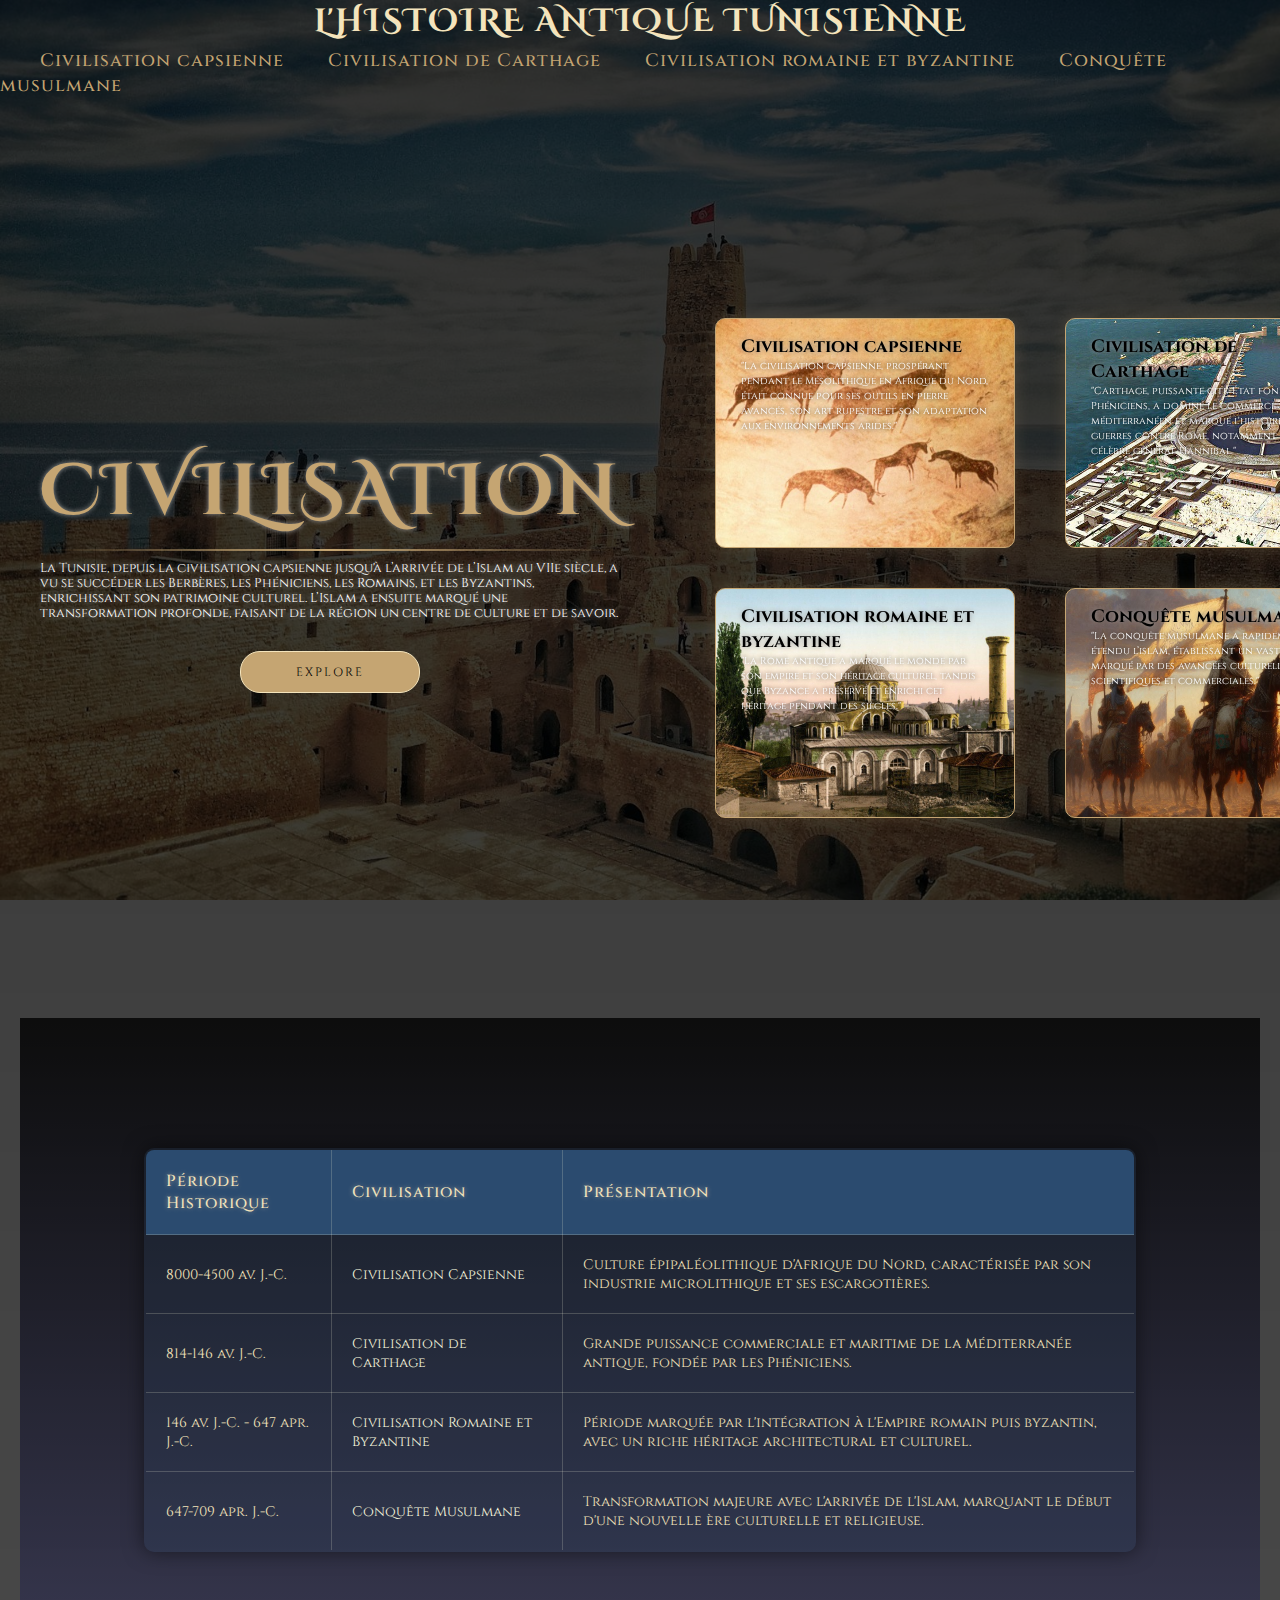
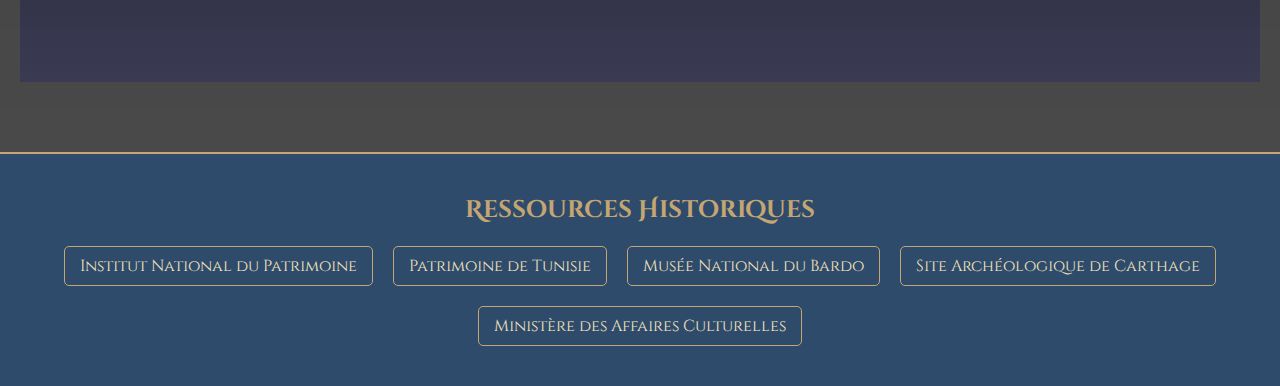
==== index.html @ 1155d36f "add images" ====
<!DOCTYPE html>
<html lang="en">
<head>
    <meta charset="UTF-8">
    <meta name="viewport" content="width=device-width, initial-scale=1.0">
    <title>L'histoire antique Tunisienne</title>
    <link rel="icon" type="image/x-icon" href="image/tunisia.png">
    <link href="https://fonts.googleapis.com/css2?family=Cinzel:wght@400;700&family=Cinzel+Decorative:wght@700&display=swap" rel="stylesheet">
    <link rel="stylesheet" href="style.css">

</head>
<body>
    <header>
        <a href="image/tunisianlogo.png" class="logo">L'histoire antique Tunisienne</a>
        <nav class="navbar"> 
            <a href="#">Civilisation capsienne</a>
            <a href="#">Civilisation de Carthage</a>
            <a href="#">Civilisation romaine et byzantine</a>
            <a href="#">Conquête musulmane</a>
        </nav>
    </header>

    <main class="container">
        <section class="row">
            <div class="col">
                <h1 >Civilisation</h1>
                <p>
                    La Tunisie, depuis la civilisation capsienne jusqu'à l’arrivée de l’Islam au VIIe siècle, a vu se succéder les Berbères, les Phéniciens, les Romains, et les Byzantins, enrichissant son patrimoine culturel. L’Islam a ensuite marqué une transformation profonde, faisant de la région un centre de culture et de savoir.</p>
                <button type="button"href="#history-table">explore</button>
            </div>
            <div class="col1">
                <div class="card card1">
                    <h5>Civilisation capsienne</h5>
                    <p>"La civilisation capsienne, prospérant pendant le Mésolithique en Afrique du Nord, était connue pour ses outils en pierre avancés, son art rupestre et son adaptation aux environnements arides."</p>
                </div>
                <div class="card card2">
                    <h5>Civilisation de Carthage</h5>
                    <p>
                        "Carthage, puissante cité-État fondée par les Phéniciens, a dominé le commerce méditerranéen et marqué l'histoire par ses guerres contre Rome, notamment sous le célèbre général Hannibal."</p>
                </div>
                <div class="card card3">
                    <h5>Civilisation romaine et byzantine</h5>
                    <p>"La Rome antique a marqué le monde par son empire et son héritage culturel, tandis que Byzance a préservé et enrichi cet héritage pendant des siècles."</p>
                </div>
                <div class="card card4">
                    <h5>Conquête musulmane</h5>
                    <p>"La conquête musulmane a rapidement étendu l’islam, établissant un vaste empire marqué par des avancées culturelles, scientifiques et commerciales."</p>
                </div>
            </div>
        </section>

        <section class="history-section">
            <table class="history-table" id="history-table">
                <tr>
                    <th>Période Historique</th>
                    <th>Civilisation</th>
                    <th>Présentation</th>
                </tr>
                <tr>
                    <td>8000-4500 av. J.-C.</td>
                    <td><a href="capsien.html">Civilisation Capsienne</a></td>
                    <td>Culture épipaléolithique d'Afrique du Nord, caractérisée par son industrie microlithique et ses escargotières.</td>
                </tr>
                <tr>
                    <td>814-146 av. J.-C.</td>
                    <td><a href="carthage.html">Civilisation de Carthage</a></td>
                    <td>Grande puissance commerciale et maritime de la Méditerranée antique, fondée par les Phéniciens.</td>
                </tr>
                <tr>
                    <td>146 av. J.-C. - 647 apr. J.-C.</td>
                    <td><a href="romaine-byzantine.html">Civilisation Romaine et Byzantine</a></td>
                    <td>Période marquée par l'intégration à l'Empire romain puis byzantin, avec un riche héritage architectural et culturel.</td>
                </tr>
                <tr>
                    <td>647-709 apr. J.-C.</td>
                    <td><a href="islam.html">Conquête Musulmane</a></td>
                    <td>Transformation majeure avec l'arrivée de l'Islam, marquant le début d'une nouvelle ère culturelle et religieuse.</td>
                </tr>
            </table>
        </section>
    </main>
    <footer class="footer">
        <div class="footer-content" >
            <h3>Ressources Historiques</h3>
            <div class="footer-links">
                <a href="http://www.inp.rnrt.tn/" target="_blank">Institut National du Patrimoine</a>
                <a href="https://www.patrimoinedetunisie.com.tn/" target="_blank">Patrimoine de Tunisie</a>
                <a href="https://www.musee-bardo.tn/" target="_blank">Musée National du Bardo</a>
                <a href="https://www.carthage.tn/" target="_blank">Site Archéologique de Carthage</a>
                <a href="http://www.culture.gov.tn/" target="_blank">Ministère des Affaires Culturelles</a>
            </div>
        </div>
    </footer>
</body>
</html>
---- style.css ----
html {
    margin: 0;
    padding: 0;
    box-sizing: border-box;
    scroll-behavior: smooth;
}
 *{
    margin: 0;
    padding: 0;
    box-sizing: border-box;
}

:root {
    --parchment: #F4E4BC;
    --aged-gold: #C5A572;
    --ancient-red: #8B4513;
    --worn-blue: #2B4B6F;
}

body {
    background: 
        linear-gradient(to bottom, rgba(0, 0, 0, 0.8), rgba(0, 0, 0, 0.7)),
        url('image/Monastir-tunisia.jpg') no-repeat center center fixed;
    background-size: cover;
    min-height: 100vh;
    font-family: 'Cinzel', serif;
}

headerclass {
    position: fixed;
    top: 0;
    left: 0;
    width: 100%;
    padding: 20px 50px;
     background-color: rgb(0, 2, 128);
    display: flex;
    justify-content: space-between;
    align-items: center;
    z-index: 100;
}

.logo {
    display: flex;
    justify-content: center;
    font-size: 32px;
    color: var(--parchment);
    text-decoration: none;
    font-weight: 700;
    padding-bottom: 5px;
    font-family: 'Cinzel Decorative', cursive;
    text-transform: uppercase;
    letter-spacing: 2px;
}

.navbar a {
    font-size: 18px;
    color: var(--aged-gold);
    font-weight: 500;
    text-decoration: none;
    margin-left: 40px;
    position:relative;
    font-family: 'Cinzel', serif;
    letter-spacing: 1px;
}   

.navbar a::before {
    content: '';
    position: absolute;
    left: 0;
    bottom: -2px;
    width: 0;
    height: 2px;
    background: beige;
}

.navbar a:hover::before {
    width: 100%;
    transition: width 0.3s ease;
}
.row{
    min-height: 100vh;
    padding: 80px 0;
    align-items: center;
    display: flex;
    height: 88%;
    font-size: 18px ;

}   
.col {
    padding: 0 40px;
    flex-direction: column;
    display: flex;
    flex-basis: 100%;
    justify-content: center;
    align-items: center;
    padding-left: 20px;    
}

.col1 {
    display: grid;
    grid-template-columns: repeat(2, 1fr);
    gap: 20px;
    padding: 0 40px;
}

h1{
    font-size: 4.5rem;
    margin-bottom: 20px;
    color: var(--aged-gold);
    padding-right: auto;
    text-shadow: 0 0 5px #999;
    font-family: 'Cinzel Decorative', cursive;
    text-transform: uppercase;
    letter-spacing: 3px;
    position: relative;
}

h1::after {
    content: '';
    position: absolute;
    bottom: -10px;
    left: 0;
    width: 100%;
    height: 2px;
    background: linear-gradient(90deg, transparent, var(--aged-gold), transparent);
}

p{
    color: #fff;
    font-size: 13px;
    line-height: 15px;
    
    text-shadow: 0 0 5px #999;
}
button{
    width: 180px;
    color: #000;
    font-size: 12px;
    padding: 12px 0;
    background: var(--aged-gold);
    border: 1px solid var(--parchment);
    border-radius: 20px;
    outline: none;
    margin-top: 30px;
    font-family: 'Cinzel', serif;
    text-transform: uppercase;
    letter-spacing: 2px;
    transition: all 0.3s ease;
}

button:hover {
    background: var(--worn-blue);
    color: var(--parchment);
}

.card{
    height: 250px;
    margin: 0;
    background-color: rgba(0, 2, 128, 0.1);
    backdrop-filter: blur(5px);
    border: 1px solid var(--aged-gold);
    width: 300px;
    height: 230px;display: block;
    display: inline-block;
    border-radius: 10px;
    padding: 15px 25px;
    box-sizing: border-box;
    cursor: pointer;
    margin: 10px 15px;
    align-items: center;
    background-position: center;
    background-size: cover;
    transition: transform 0.5s;
    box-shadow: 0 0 15px rgba(197, 165, 114, 0.2);
}
.card1{
    background-image: url(image/capsa.jpg);
}
.card2{
    background-image: url(image/carthage.jpg);
}.card3{
    background-image: url(image/byzance.jpg);
}.card4{
    background-image: url(image/islam.jpg);
}
.card:hover{
    transform:translateY(-10px)
}
h5{
    color:#000;
    text-shadow: 0 0 5px #999;
    font-size: large;
}
.card p {
    text-shadow: 0 0 5px #000;
    font-size: 10px;
}
@media (max-width: 768px) {
    .row {
        padding: 40px 0;
        flex-direction: column;
    }
    .col {
        flex-basis: 100%;
    }
    .col1 {
        grid-template-columns: 1fr;
    }
    h1 {
        font-size: 3rem;
    }
}

.history-section {
    padding: 80px 0;
    background: linear-gradient(to bottom, rgba(0, 0, 0, 0.8), rgba(0, 2, 128, 0.2));
}

.history-table {
    margin: 0 auto;
    max-width: 1200px;
    width: 80%;
    margin: 50px auto;
    border-collapse: collapse;
    background: rgba(43, 75, 111, 0.2);
    border: 2px solid var(--aged-gold);
    border-radius: 10px;
    overflow: hidden;
    box-shadow: 0 0 20px rgba(0, 0, 0, 0.5);
}

.history-table th,
.history-table td {
    padding: 20px;
    text-align: left;
    border: 1px solid rgba(245, 245, 220, 0.2);
    color: var(--parchment);
    font-size: 14px;
}

.history-table th {
    background: var(--worn-blue);
    color: var(--parchment);
    font-family: 'Cinzel', serif;
    letter-spacing: 1px;
    font-size: 16px;
    font-weight: 500;
    text-shadow: 0 0 5px #999;
}

.history-table tr:hover {
    background: rgba(245, 245, 220, 0.1);
    transition: all 0.3s ease;
}

.history-table a {
    color: beige;
    text-decoration: none;
    position: relative;
}

.history-table a::before {
    content: '';
    position: absolute;
    left: 0;
    bottom: -2px;
    width: 0;
    height: 1px;
    background: beige;
    transition: width 0.3s ease;
}

.history-table a:hover::before {
    width: 100%;
}

.container {
    max-width: 1400px;
    margin: 0 auto;
    padding: 20px;
}

.footer {
    background: rgba(43, 75, 111, 0.9);
    padding: 40px 0;
    border-top: 2px solid var(--aged-gold);
    margin-top: 50px;
}

.footer-content {
    max-width: 1200px;
    margin: 0 auto;
    padding: 0 20px;
}

.footer h3 {
    color: var(--aged-gold);
    font-family: 'Cinzel Decorative', cursive;
    margin-bottom: 20px;
    font-size: 1.5rem;
    text-align: center;
}

.footer-links {
    display: flex;
    justify-content: center;
    flex-wrap: wrap;
    gap: 20px;
}

.footer-links a {
    color: var(--parchment);
    text-decoration: none;
    padding: 8px 15px;
    border: 1px solid var(--aged-gold);
    border-radius: 5px;
    transition: all 0.3s ease;
    font-family: 'Cinzel', serif;
}

.footer-links a:hover {
    background: var(--aged-gold);
    color: #000;
    transform: translateY(-2px);
}
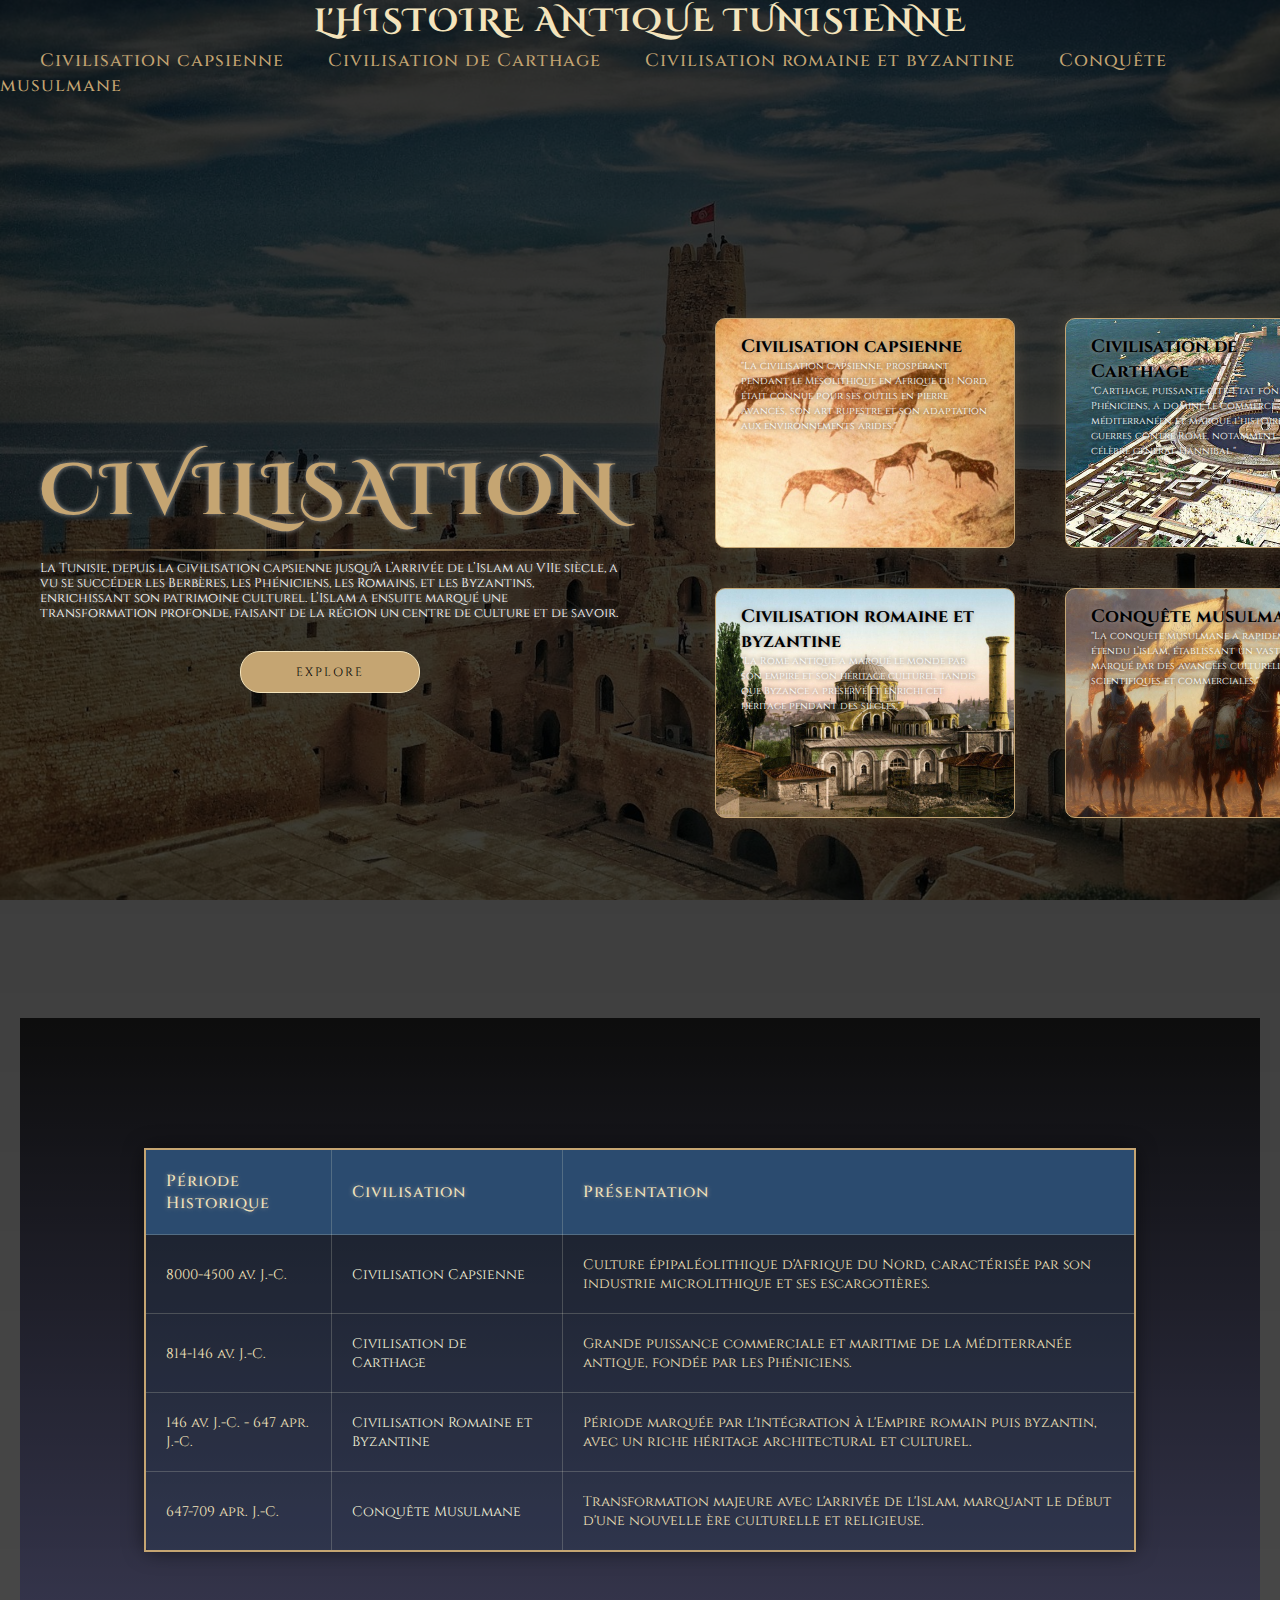
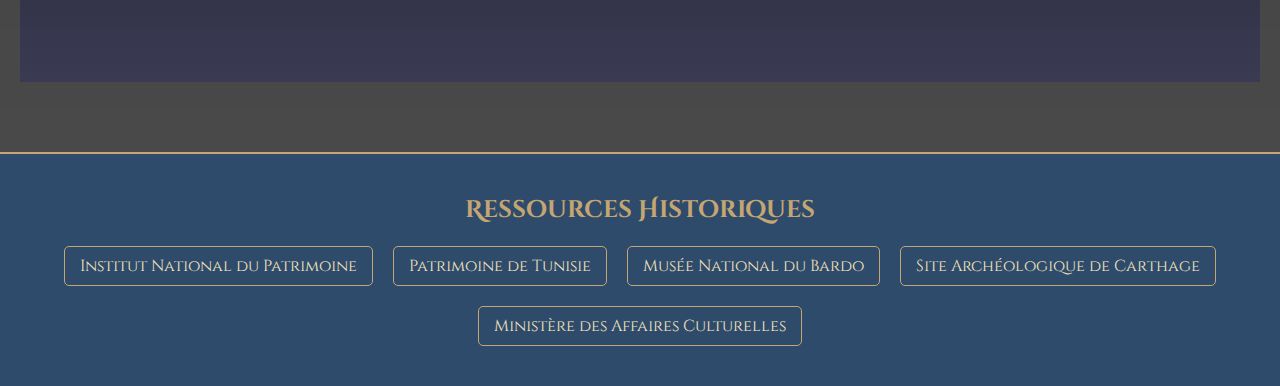
==== commit d575bfbb: "media query" ====
--- a/index.html
+++ b/index.html
@@ -11,12 +11,12 @@
 </head>
 <body>
     <header>
-        <a href="image/tunisianlogo.png" class="logo">L'histoire antique Tunisienne</a>
+        <a href="#" class="logo">L'histoire antique Tunisienne</a>
         <nav class="navbar"> 
-            <a href="#">Civilisation capsienne</a>
-            <a href="#">Civilisation de Carthage</a>
-            <a href="#">Civilisation romaine et byzantine</a>
-            <a href="#">Conquête musulmane</a>
+            <a href="capsienne.html">Civilisation capsienne</a>
+            <a href="carthage.html">Civilisation de Carthage</a>
+            <a href="romaine-byzantine.html">Civilisation romaine et byzantine</a>
+            <a href="musulmane.html">Conquête musulmane</a>
         </nav>
     </header>
 
--- a/style.css
+++ b/style.css
@@ -26,18 +26,6 @@
     font-family: 'Cinzel', serif;
 }
 
-headerclass {
-    position: fixed;
-    top: 0;
-    left: 0;
-    width: 100%;
-    padding: 20px 50px;
-     background-color: rgb(0, 2, 128);
-    display: flex;
-    justify-content: space-between;
-    align-items: center;
-    z-index: 100;
-}
 
 .logo {
     display: flex;
@@ -140,7 +128,6 @@
     background: var(--aged-gold);
     border: 1px solid var(--parchment);
     border-radius: 20px;
-    outline: none;
     margin-top: 30px;
     font-family: 'Cinzel', serif;
     text-transform: uppercase;
@@ -157,7 +144,6 @@
     height: 250px;
     margin: 0;
     background-color: rgba(0, 2, 128, 0.1);
-    backdrop-filter: blur(5px);
     border: 1px solid var(--aged-gold);
     width: 300px;
     height: 230px;display: block;
@@ -225,7 +211,6 @@
     background: rgba(43, 75, 111, 0.2);
     border: 2px solid var(--aged-gold);
     border-radius: 10px;
-    overflow: hidden;
     box-shadow: 0 0 20px rgba(0, 0, 0, 0.5);
 }
 
@@ -323,3 +308,70 @@
     color: #000;
     transform: translateY(-2px);
 }
+
+@media (max-width: 1200px) {
+  .col1 {
+    grid-template-columns: 1fr;
+  }
+}
+
+@media (max-width: 992px) {
+  .navbar {
+    flex-direction: column;
+    align-items: flex-start;
+  }
+  .navbar a {
+    margin-left: 0;
+    margin-bottom: 10px;
+  }
+  .row {
+    padding: 40px 0;
+    flex-direction: column;
+  }
+  .col {
+    padding: 0 20px;
+  }
+  .history-table {
+    width: 100%;
+  }
+}
+
+@media (max-width: 768px) {
+  .logo {
+    font-size: 24px;
+  }
+  h1 {
+    font-size: 3rem;
+  }
+  .card {
+    width: 100%;
+    margin: 10px 0;
+  }
+  .footer-links {
+    flex-direction: column;
+    align-items: center;
+  }
+}
+
+@media (max-width: 576px) {
+  .navbar {
+    padding: 10px 20px;
+  }
+  .navbar a {
+    font-size: 16px;
+  }
+  h1 {
+    font-size: 2.5rem;
+  }
+  p {
+    font-size: 12px;
+  }
+  button {
+    width: 150px;
+    font-size: 10px;
+  }
+  .history-table th, .history-table td {
+    padding: 10px;
+    font-size: 12px;
+  }
+}
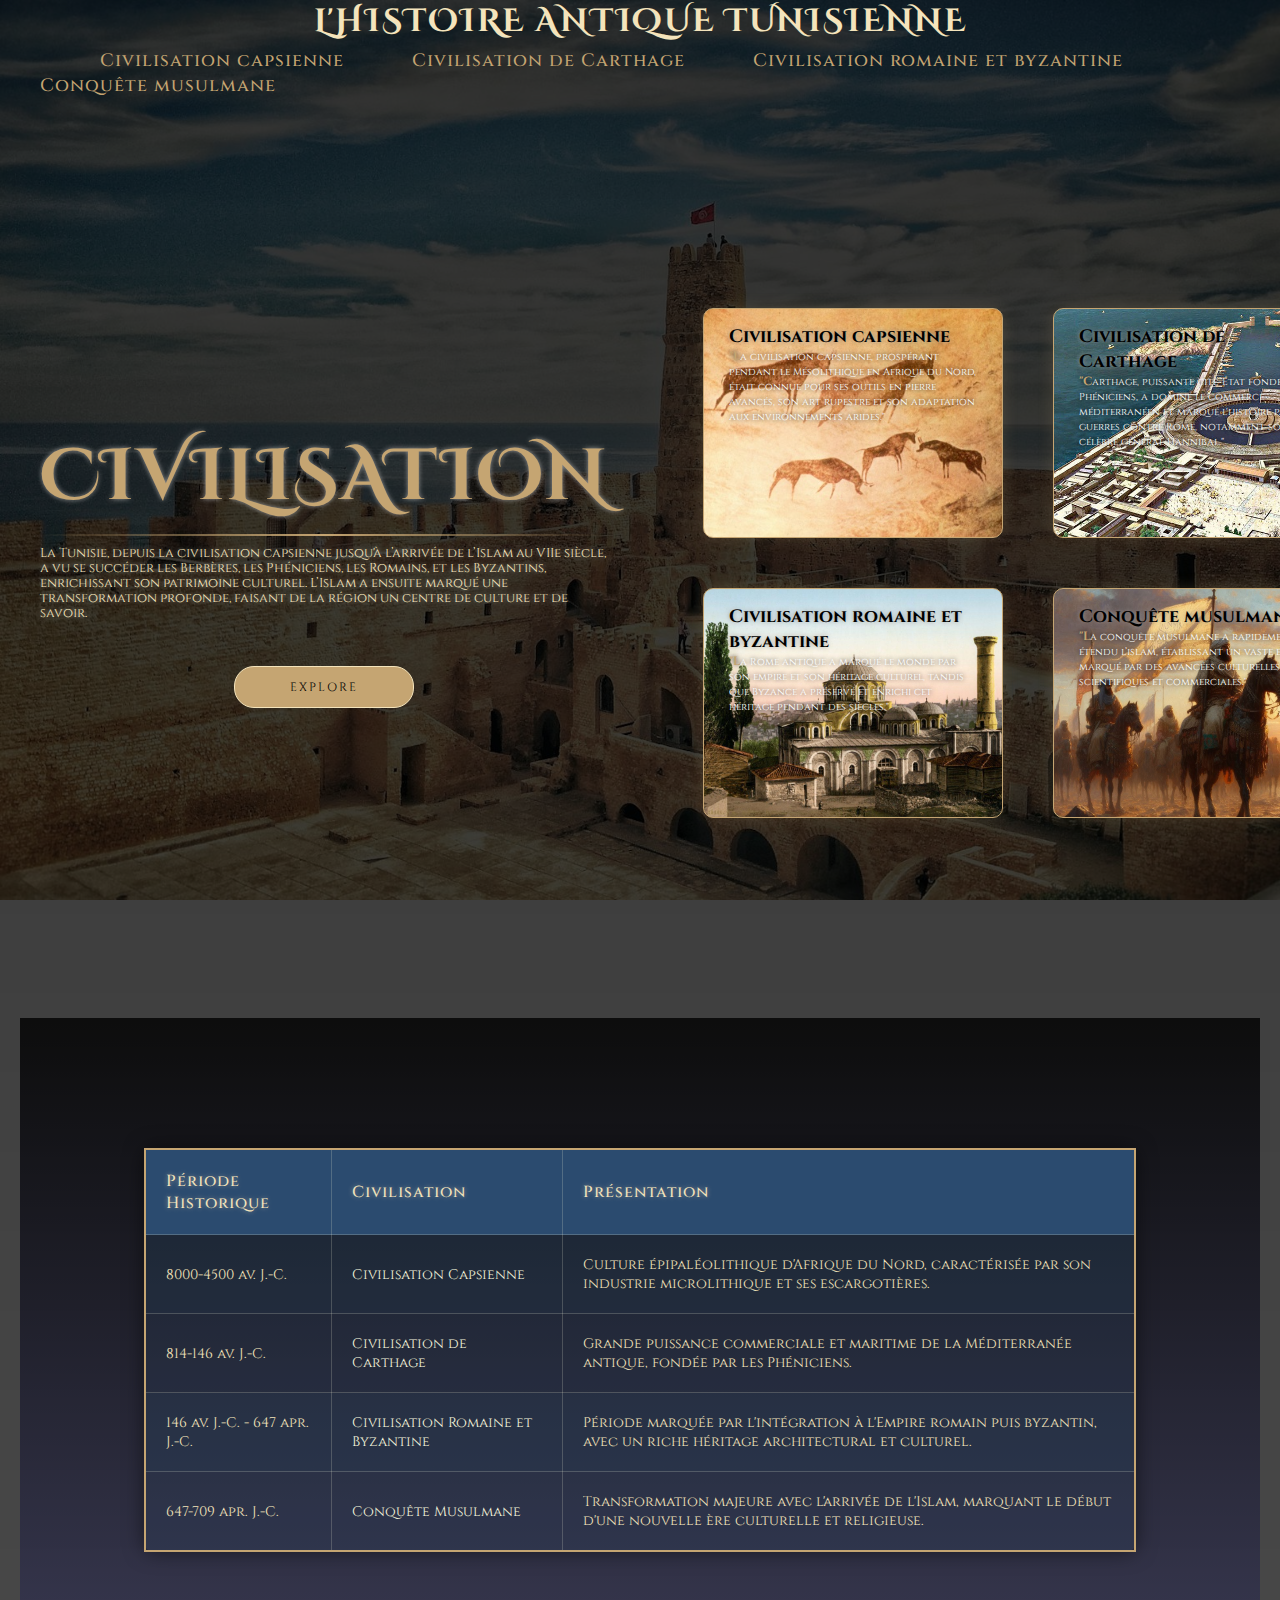
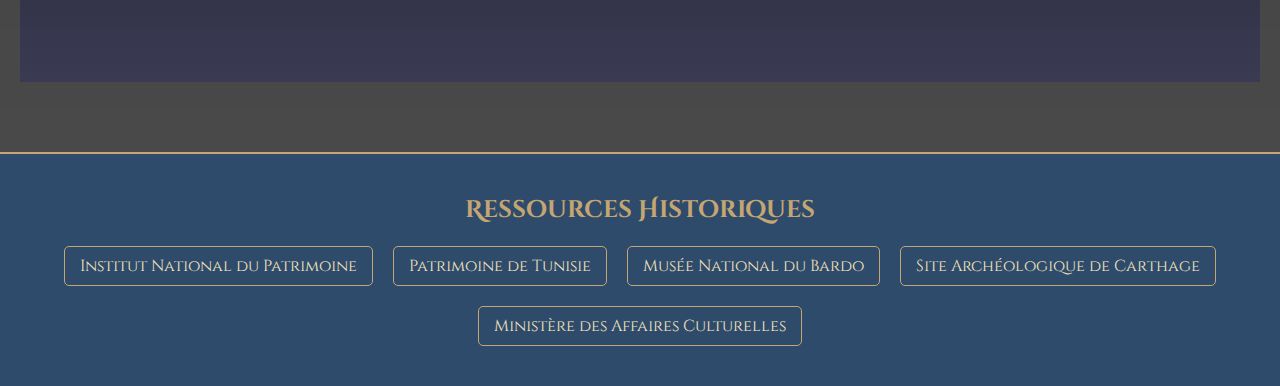
==== commit e7a399cc: "semi final" ====
--- a/index.html
+++ b/index.html
@@ -4,7 +4,7 @@
     <meta charset="UTF-8">
     <meta name="viewport" content="width=device-width, initial-scale=1.0">
     <title>L'histoire antique Tunisienne</title>
-    <link rel="icon" type="image/x-icon" href="image/tunisia.png">
+    <link rel="icon" type="image/x-icon" href="image/tunisia.png">  
     <link href="https://fonts.googleapis.com/css2?family=Cinzel:wght@400;700&family=Cinzel+Decorative:wght@700&display=swap" rel="stylesheet">
     <link rel="stylesheet" href="style.css">
 
@@ -58,7 +58,7 @@
                 </tr>
                 <tr>
                     <td>8000-4500 av. J.-C.</td>
-                    <td><a href="capsien.html">Civilisation Capsienne</a></td>
+                    <td><a href="capsienne.html">Civilisation Capsienne</a></td>
                     <td>Culture épipaléolithique d'Afrique du Nord, caractérisée par son industrie microlithique et ses escargotières.</td>
                 </tr>
                 <tr>
@@ -73,7 +73,7 @@
                 </tr>
                 <tr>
                     <td>647-709 apr. J.-C.</td>
-                    <td><a href="islam.html">Conquête Musulmane</a></td>
+                    <td><a href="musulmane.html">Conquête Musulmane</a></td>
                     <td>Transformation majeure avec l'arrivée de l'Islam, marquant le début d'une nouvelle ère culturelle et religieuse.</td>
                 </tr>
             </table>
--- a/style.css
+++ b/style.css
@@ -65,6 +65,22 @@
     width: 100%;
     transition: width 0.3s ease;
 }
+
+.navbar a::after {
+    content: '→';
+    opacity: 0;
+    margin-left: 5px;
+    transition: opacity 0.3s ease;
+}
+
+.navbar a:hover::after {
+    opacity: 1;
+}
+
+.navbar a:first-child {
+    margin-left: 100px;
+}
+
 .row{
     min-height: 100vh;
     padding: 80px 0;
@@ -113,6 +129,11 @@
     background: linear-gradient(90deg, transparent, var(--aged-gold), transparent);
 }
 
+h1 ~ p {
+    color: var(--parchment);
+    margin-bottom: 15px;
+}
+
 p{
     color: #fff;
     font-size: 13px;
@@ -120,6 +141,12 @@
     
     text-shadow: 0 0 5px #999;
 }
+
+h2 + p {
+    margin-top: 15px;
+    line-height: 1.6;
+}
+
 button{
     width: 180px;
     color: #000;
@@ -172,6 +199,11 @@
 .card:hover{
     transform:translateY(-10px)
 }
+
+.card:not(:last-child) {
+    margin-bottom: 20px;
+}
+
 h5{
     color:#000;
     text-shadow: 0 0 5px #999;
@@ -181,6 +213,13 @@
     text-shadow: 0 0 5px #000;
     font-size: 10px;
 }
+
+.card p::first-letter {
+    font-size: 120%;
+    font-weight: bold;
+    color: var(--aged-gold);
+}
+
 @media (max-width: 768px) {
     .row {
         padding: 40px 0;
@@ -223,6 +262,14 @@
     font-size: 14px;
 }
 
+.history-table tr td {
+    padding: 20px;
+    text-align: left;
+    border: 1px solid rgba(245, 245, 220, 0.2);
+    color: var(--parchment);
+    font-size: 14px;
+}
+
 .history-table th {
     background: var(--worn-blue);
     color: var(--parchment);
@@ -236,6 +283,10 @@
 .history-table tr:hover {
     background: rgba(245, 245, 220, 0.1);
     transition: all 0.3s ease;
+}
+
+.history-table tr:nth-child(even) {
+    background: rgba(43, 75, 111, 0.1);
 }
 
 .history-table a {
@@ -303,12 +354,25 @@
     font-family: 'Cinzel', serif;
 }
 
+.footer .footer-links a {
+    color: var(--parchment);
+    text-decoration: none;
+    padding: 8px 15px;
+    border: 1px solid var(--aged-gold);
+    border-radius: 5px;
+    transition: all 0.3s ease;
+}
+
 .footer-links a:hover {
     background: var(--aged-gold);
     color: #000;
     transform: translateY(-2px);
 }
 
+.footer-links a:last-child {
+    margin-right: 0;
+}
+
 @media (max-width: 1200px) {
   .col1 {
     grid-template-columns: 1fr;
@@ -375,3 +439,12 @@
     font-size: 12px;
   }
 }
+
+.title, .logo, h1 {
+    text-transform: uppercase;
+    letter-spacing: 2px;
+}
+
+:target {
+    scroll-margin-top: 80px;
+}
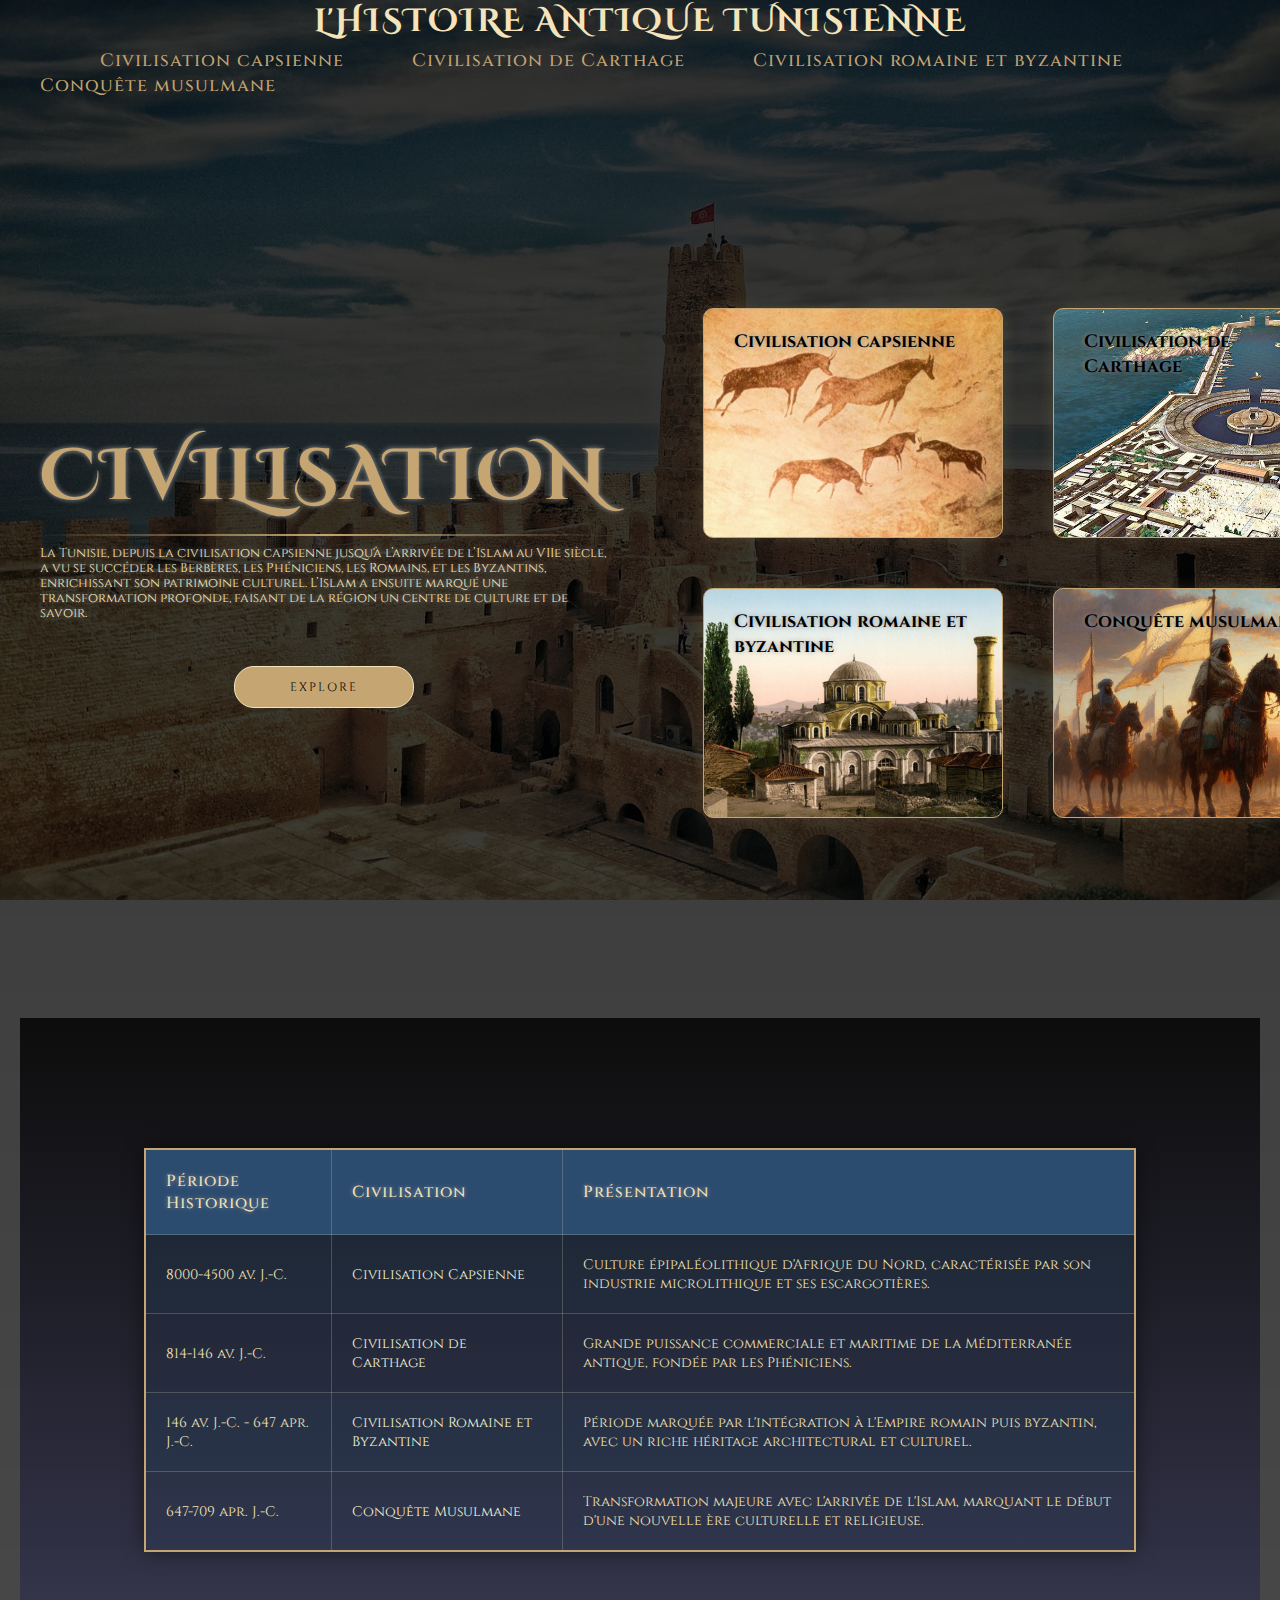
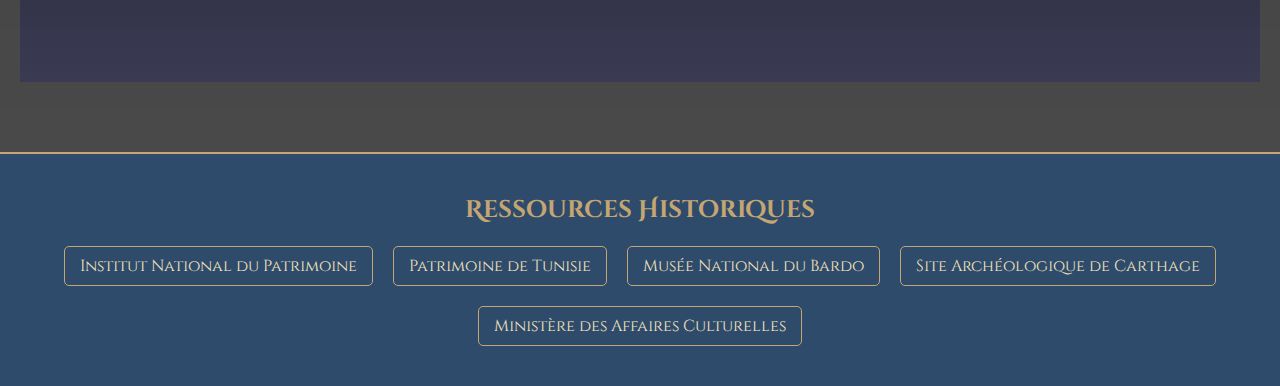
==== commit a0d06a45: "final project" ====
--- a/index.html
+++ b/index.html
@@ -26,26 +26,26 @@
                 <h1 >Civilisation</h1>
                 <p>
                     La Tunisie, depuis la civilisation capsienne jusqu'à l’arrivée de l’Islam au VIIe siècle, a vu se succéder les Berbères, les Phéniciens, les Romains, et les Byzantins, enrichissant son patrimoine culturel. L’Islam a ensuite marqué une transformation profonde, faisant de la région un centre de culture et de savoir.</p>
-                <button type="button"href="#history-table">explore</button>
+                <button type="button" a href="#history-table">explore</button>
             </div>
             <div class="col1">
-                <div class="card card1">
+                <a href="capsienne.html" class="card card1">
                     <h5>Civilisation capsienne</h5>
                     <p>"La civilisation capsienne, prospérant pendant le Mésolithique en Afrique du Nord, était connue pour ses outils en pierre avancés, son art rupestre et son adaptation aux environnements arides."</p>
-                </div>
-                <div class="card card2">
+                </a>
+                <a href="carthage.html" class="card card2">
                     <h5>Civilisation de Carthage</h5>
                     <p>
                         "Carthage, puissante cité-État fondée par les Phéniciens, a dominé le commerce méditerranéen et marqué l'histoire par ses guerres contre Rome, notamment sous le célèbre général Hannibal."</p>
-                </div>
-                <div class="card card3">
+                </a>
+                <a href="romaine-byzantine.html" class="card card3">
                     <h5>Civilisation romaine et byzantine</h5>
                     <p>"La Rome antique a marqué le monde par son empire et son héritage culturel, tandis que Byzance a préservé et enrichi cet héritage pendant des siècles."</p>
-                </div>
-                <div class="card card4">
+                </a>
+                <a href="musulmane.html" class="card card4">
                     <h5>Conquête musulmane</h5>
                     <p>"La conquête musulmane a rapidement étendu l’islam, établissant un vaste empire marqué par des avancées culturelles, scientifiques et commerciales."</p>
-                </div>
+                </a>
             </div>
         </section>
 
--- a/style.css
+++ b/style.css
@@ -135,7 +135,7 @@
 }
 
 p{
-    color: #fff;
+    color: #ffffff;
     font-size: 13px;
     line-height: 15px;
     
@@ -185,6 +185,9 @@
     background-size: cover;
     transition: transform 0.5s;
     box-shadow: 0 0 15px rgba(197, 165, 114, 0.2);
+    text-decoration: none;
+    color: inherit;
+    display: block;
 }
 .card1{
     background-image: url(image/capsa.jpg);
@@ -211,7 +214,26 @@
 }
 .card p {
     text-shadow: 0 0 5px #000;
-    font-size: 10px;
+    font-size: 12px;
+    opacity: 0;
+    transition: opacity 0.3s ease;
+    background: rgba(0, 0, 0, 0.7);
+    padding: 10px;
+    border-radius: 5px;
+    margin-top: 10px;
+}
+
+.card:hover p {
+    opacity: 1;
+}
+
+.card h5 {
+    color: #000;
+    text-shadow: 0 0 5px #999;
+    font-size: large;
+    padding: 5px;
+    border-radius: 5px;
+    display: inline-block;
 }
 
 .card p::first-letter {
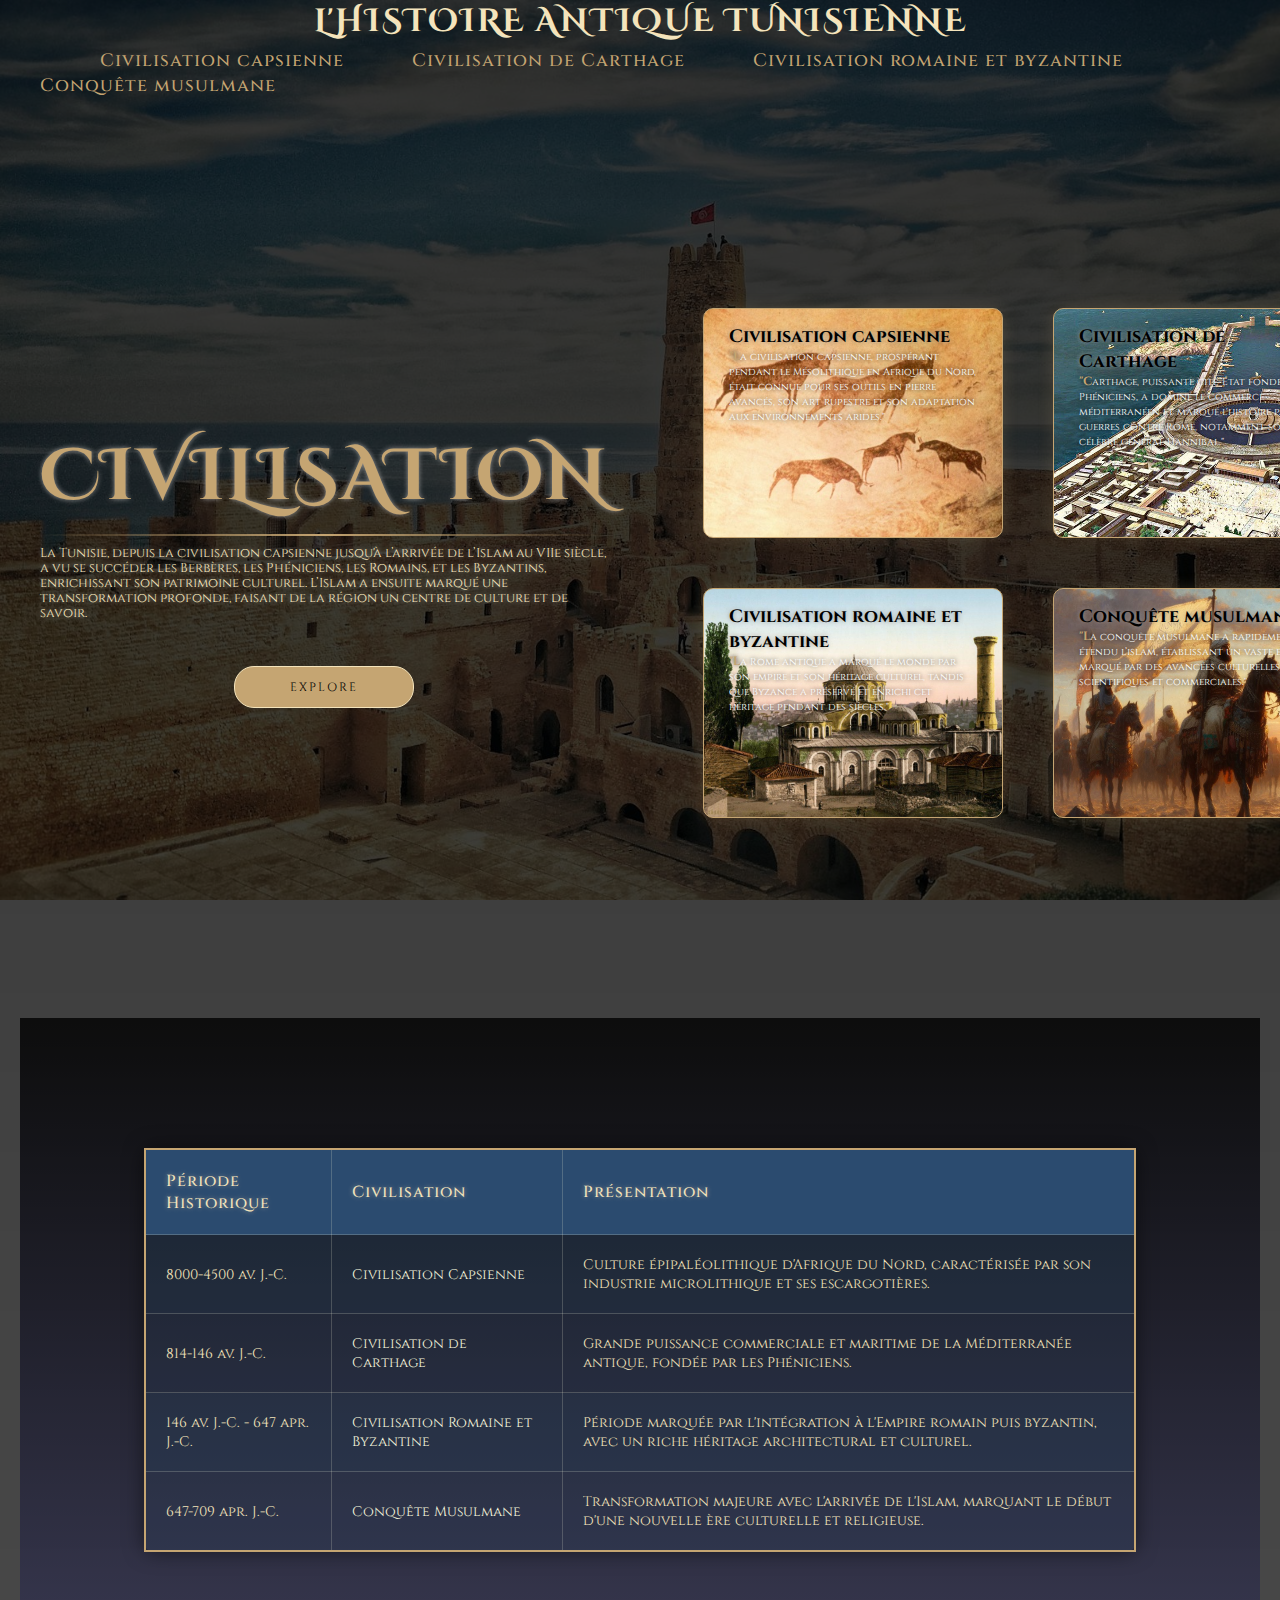
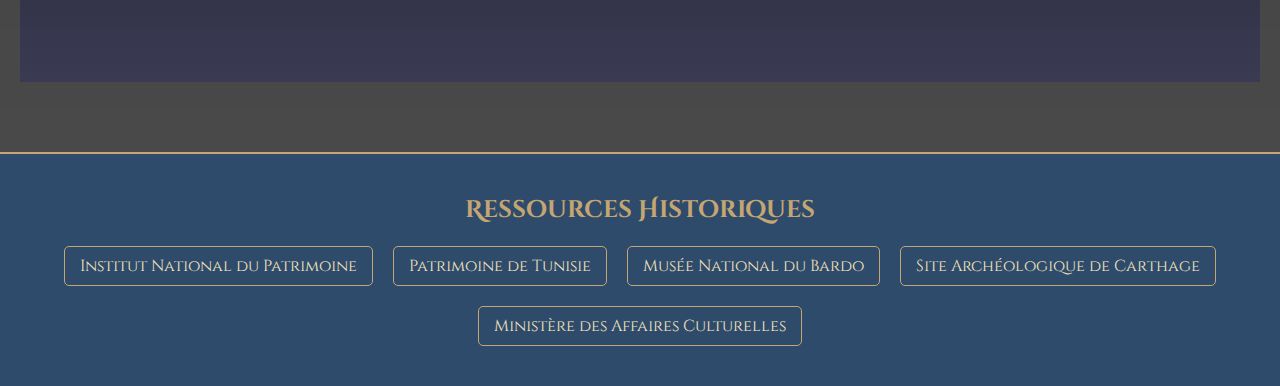
==== commit 9a78e067: "Revert "Merge branch 'main' of https://github.com/Mrsquarel/pwebproject-1"" ====
--- a/index.html
+++ b/index.html
@@ -26,26 +26,26 @@
                 <h1 >Civilisation</h1>
                 <p>
                     La Tunisie, depuis la civilisation capsienne jusqu'à l’arrivée de l’Islam au VIIe siècle, a vu se succéder les Berbères, les Phéniciens, les Romains, et les Byzantins, enrichissant son patrimoine culturel. L’Islam a ensuite marqué une transformation profonde, faisant de la région un centre de culture et de savoir.</p>
-                <button type="button" a href="#history-table">explore</button>
+                <button type="button"href="#history-table">explore</button>
             </div>
             <div class="col1">
-                <a href="capsienne.html" class="card card1">
+                <div class="card card1">
                     <h5>Civilisation capsienne</h5>
                     <p>"La civilisation capsienne, prospérant pendant le Mésolithique en Afrique du Nord, était connue pour ses outils en pierre avancés, son art rupestre et son adaptation aux environnements arides."</p>
-                </a>
-                <a href="carthage.html" class="card card2">
+                </div>
+                <div class="card card2">
                     <h5>Civilisation de Carthage</h5>
                     <p>
                         "Carthage, puissante cité-État fondée par les Phéniciens, a dominé le commerce méditerranéen et marqué l'histoire par ses guerres contre Rome, notamment sous le célèbre général Hannibal."</p>
-                </a>
-                <a href="romaine-byzantine.html" class="card card3">
+                </div>
+                <div class="card card3">
                     <h5>Civilisation romaine et byzantine</h5>
                     <p>"La Rome antique a marqué le monde par son empire et son héritage culturel, tandis que Byzance a préservé et enrichi cet héritage pendant des siècles."</p>
-                </a>
-                <a href="musulmane.html" class="card card4">
+                </div>
+                <div class="card card4">
                     <h5>Conquête musulmane</h5>
                     <p>"La conquête musulmane a rapidement étendu l’islam, établissant un vaste empire marqué par des avancées culturelles, scientifiques et commerciales."</p>
-                </a>
+                </div>
             </div>
         </section>
 
--- a/style.css
+++ b/style.css
@@ -135,7 +135,7 @@
 }
 
 p{
-    color: #ffffff;
+    color: #fff;
     font-size: 13px;
     line-height: 15px;
     
@@ -185,9 +185,6 @@
     background-size: cover;
     transition: transform 0.5s;
     box-shadow: 0 0 15px rgba(197, 165, 114, 0.2);
-    text-decoration: none;
-    color: inherit;
-    display: block;
 }
 .card1{
     background-image: url(image/capsa.jpg);
@@ -214,26 +211,7 @@
 }
 .card p {
     text-shadow: 0 0 5px #000;
-    font-size: 12px;
-    opacity: 0;
-    transition: opacity 0.3s ease;
-    background: rgba(0, 0, 0, 0.7);
-    padding: 10px;
-    border-radius: 5px;
-    margin-top: 10px;
-}
-
-.card:hover p {
-    opacity: 1;
-}
-
-.card h5 {
-    color: #000;
-    text-shadow: 0 0 5px #999;
-    font-size: large;
-    padding: 5px;
-    border-radius: 5px;
-    display: inline-block;
+    font-size: 10px;
 }
 
 .card p::first-letter {
